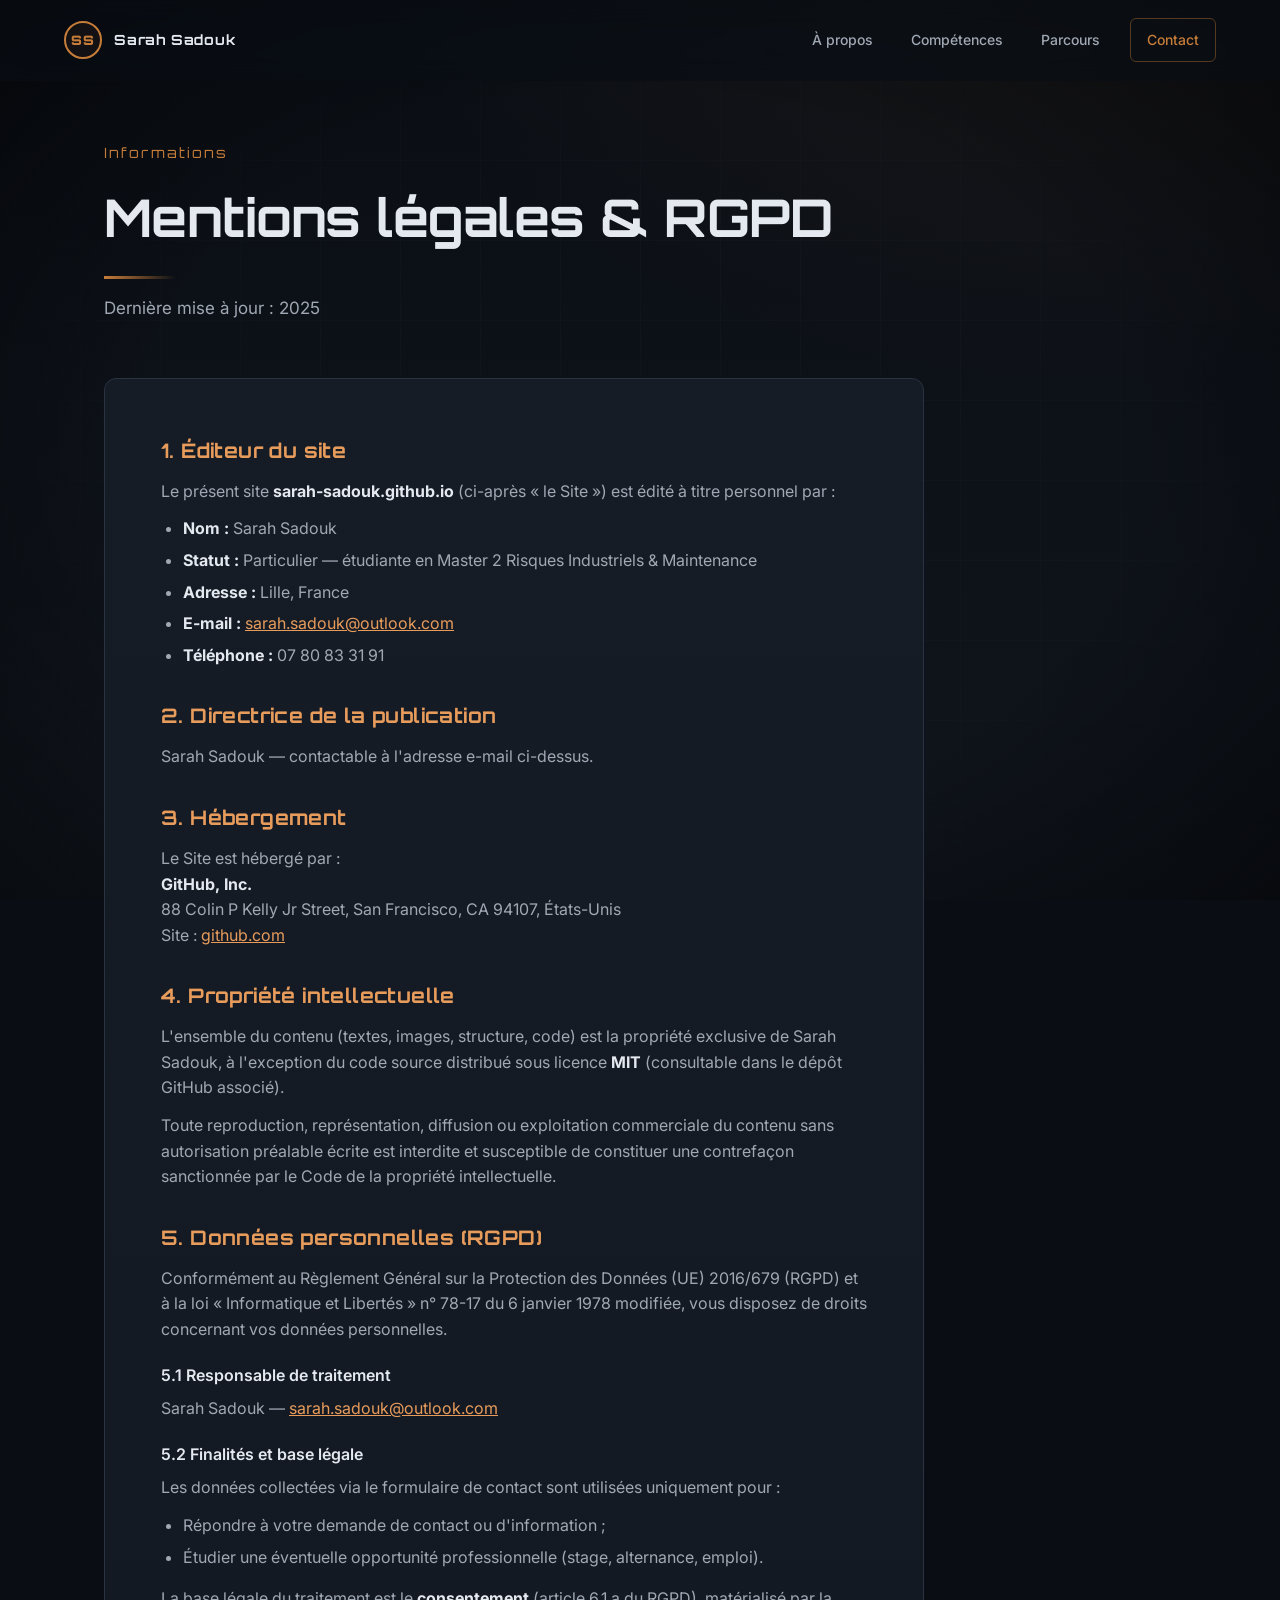
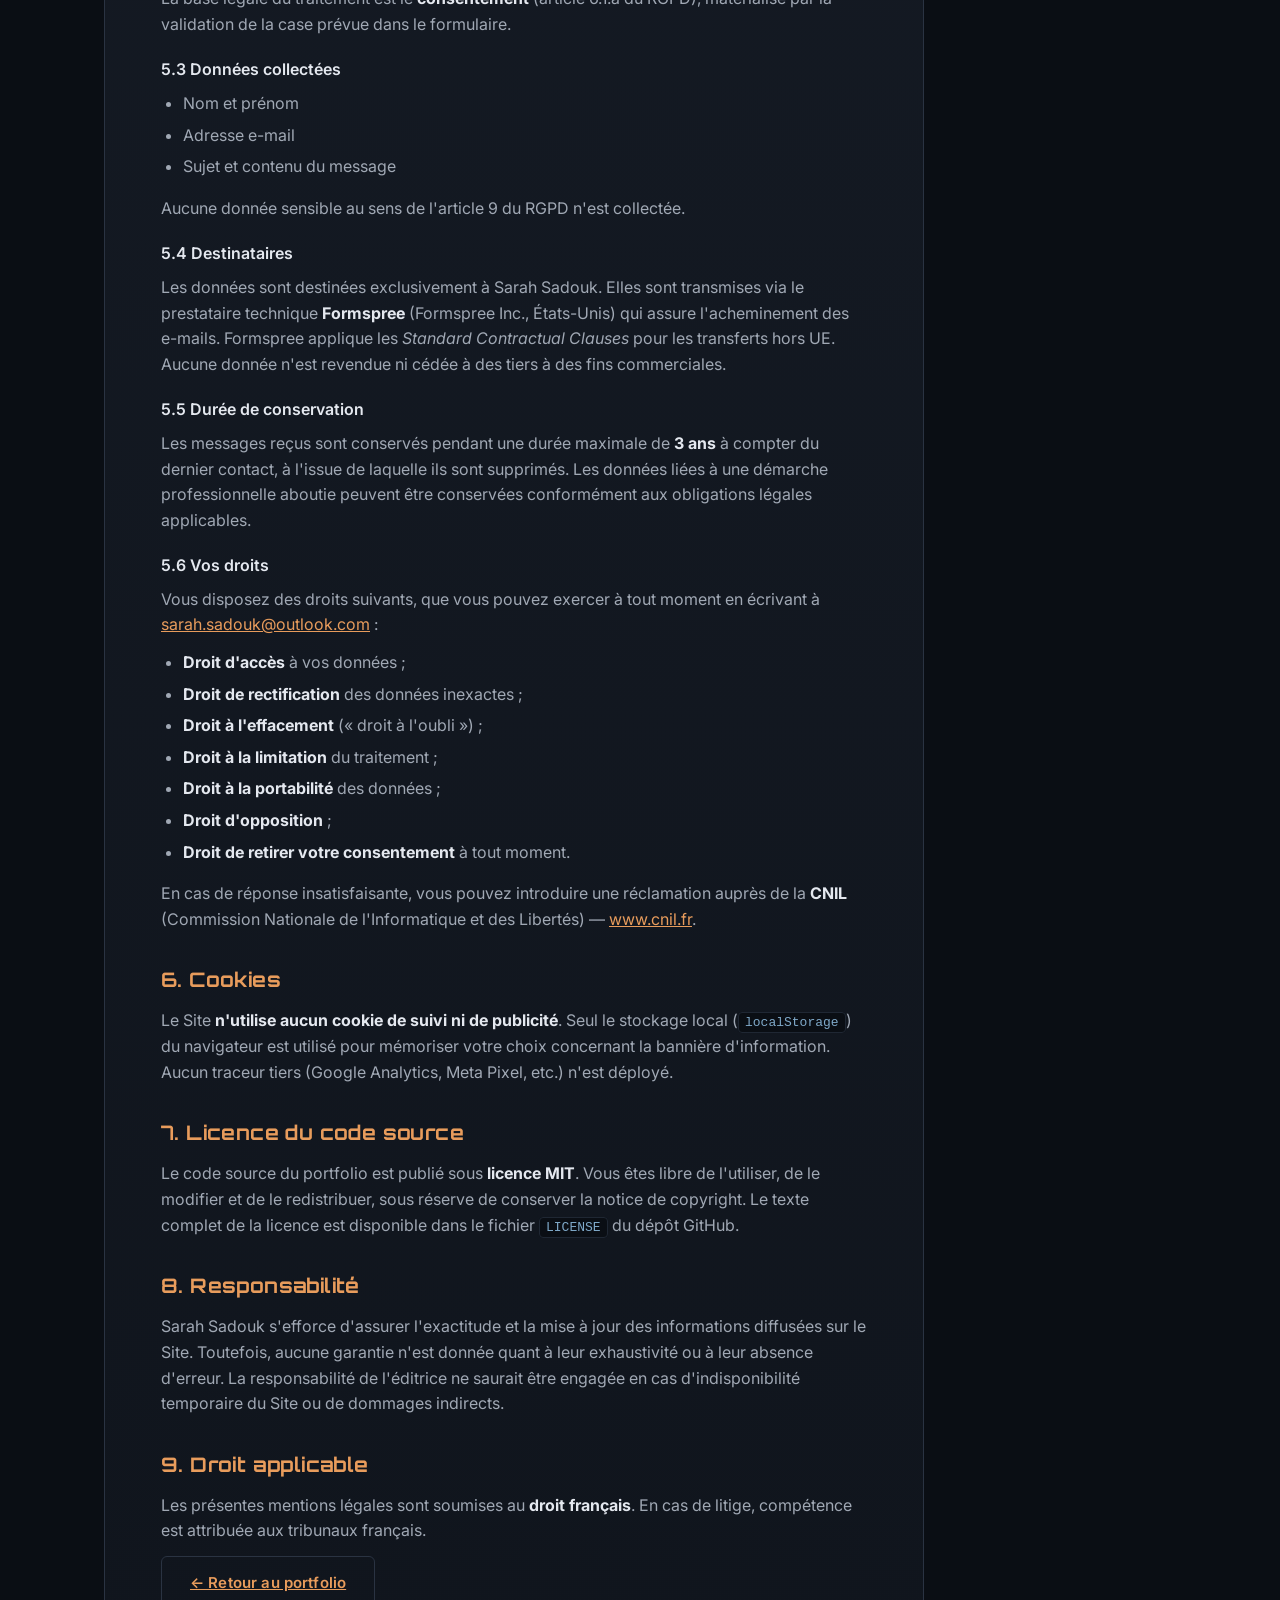
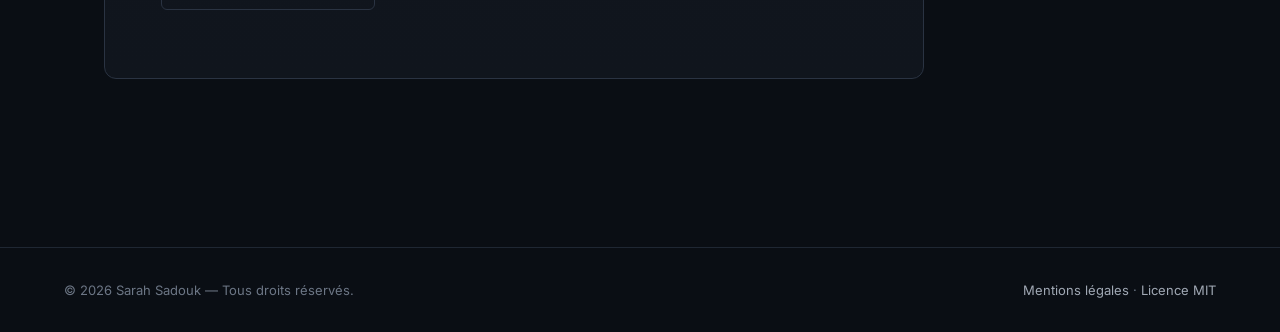
==== mentions-legales.html @ 061ac910 "feat: initial portfolio site with industrial theme - index.html: single-page portfolio (hero, about," ====
<!DOCTYPE html>
<html lang="fr">
<head>
  <meta charset="UTF-8" />
  <meta name="viewport" content="width=device-width, initial-scale=1.0" />
  <meta name="description" content="Mentions légales et politique de confidentialité du portfolio de Sarah Sadouk." />
  <title>Mentions légales &amp; RGPD — Sarah Sadouk</title>
  <link rel="preconnect" href="https://fonts.googleapis.com" />
  <link rel="preconnect" href="https://fonts.gstatic.com" crossorigin />
  <link href="https://fonts.googleapis.com/css2?family=Orbitron:wght@500;700;900&family=Inter:wght@300;400;500;600;700&display=swap" rel="stylesheet" />
  <link rel="stylesheet" href="style.css" />
</head>
<body>

  <div class="gears-bg" aria-hidden="true">
    <div class="grid-overlay"></div>
    <div class="vignette"></div>
  </div>

  <nav class="nav">
    <a href="index.html" class="nav-logo">
      <span class="logo-mark">SS</span>
      <span class="logo-text">Sarah Sadouk</span>
    </a>
    <ul class="nav-links">
      <li><a href="index.html#about">À propos</a></li>
      <li><a href="index.html#competences">Compétences</a></li>
      <li><a href="index.html#experiences">Parcours</a></li>
      <li><a href="index.html#contact" class="cta">Contact</a></li>
    </ul>
  </nav>

  <main>
    <section class="section legal">
      <div class="section-head">
        <span class="section-num">Informations</span>
        <h2 class="section-title">Mentions légales &amp; RGPD</h2>
        <p class="section-intro">Dernière mise à jour : <span id="legal-date">2025</span></p>
      </div>

      <article class="legal-content">

        <h3>1. Éditeur du site</h3>
        <p>
          Le présent site <strong>sarah-sadouk.github.io</strong> (ci-après « le Site ») est édité à titre personnel par&nbsp;:
        </p>
        <ul>
          <li><strong>Nom&nbsp;:</strong> Sarah Sadouk</li>
          <li><strong>Statut&nbsp;:</strong> Particulier — étudiante en Master 2 Risques Industriels &amp; Maintenance</li>
          <li><strong>Adresse&nbsp;:</strong> Lille, France</li>
          <li><strong>E-mail&nbsp;:</strong> <a href="mailto:sarah.sadouk@outlook.com">sarah.sadouk@outlook.com</a></li>
          <li><strong>Téléphone&nbsp;:</strong> 07 80 83 31 91</li>
        </ul>

        <h3>2. Directrice de la publication</h3>
        <p>Sarah Sadouk — contactable à l'adresse e-mail ci-dessus.</p>

        <h3>3. Hébergement</h3>
        <p>
          Le Site est hébergé par&nbsp;:<br />
          <strong>GitHub, Inc.</strong><br />
          88 Colin P Kelly Jr Street, San Francisco, CA 94107, États-Unis<br />
          Site&nbsp;: <a href="https://github.com" target="_blank" rel="noopener">github.com</a>
        </p>

        <h3>4. Propriété intellectuelle</h3>
        <p>
          L'ensemble du contenu (textes, images, structure, code) est la propriété exclusive de Sarah Sadouk, à l'exception du code source distribué sous licence <strong>MIT</strong> (consultable dans le dépôt GitHub associé).
        </p>
        <p>
          Toute reproduction, représentation, diffusion ou exploitation commerciale du contenu sans autorisation préalable écrite est interdite et susceptible de constituer une contrefaçon sanctionnée par le Code de la propriété intellectuelle.
        </p>

        <h3>5. Données personnelles (RGPD)</h3>
        <p>
          Conformément au Règlement Général sur la Protection des Données (UE) 2016/679 (RGPD) et à la loi « Informatique et Libertés » n° 78-17 du 6 janvier 1978 modifiée, vous disposez de droits concernant vos données personnelles.
        </p>

        <h4>5.1 Responsable de traitement</h4>
        <p>Sarah Sadouk — <a href="mailto:sarah.sadouk@outlook.com">sarah.sadouk@outlook.com</a></p>

        <h4>5.2 Finalités et base légale</h4>
        <p>Les données collectées via le formulaire de contact sont utilisées uniquement pour&nbsp;:</p>
        <ul>
          <li>Répondre à votre demande de contact ou d'information&nbsp;;</li>
          <li>Étudier une éventuelle opportunité professionnelle (stage, alternance, emploi).</li>
        </ul>
        <p>La base légale du traitement est le <strong>consentement</strong> (article 6.1.a du RGPD), matérialisé par la validation de la case prévue dans le formulaire.</p>

        <h4>5.3 Données collectées</h4>
        <ul>
          <li>Nom et prénom</li>
          <li>Adresse e-mail</li>
          <li>Sujet et contenu du message</li>
        </ul>
        <p>Aucune donnée sensible au sens de l'article 9 du RGPD n'est collectée.</p>

        <h4>5.4 Destinataires</h4>
        <p>
          Les données sont destinées exclusivement à Sarah Sadouk. Elles sont transmises via le prestataire technique <strong>Formspree</strong> (Formspree Inc., États-Unis) qui assure l'acheminement des e-mails. Formspree applique les <em>Standard Contractual Clauses</em> pour les transferts hors UE. Aucune donnée n'est revendue ni cédée à des tiers à des fins commerciales.
        </p>

        <h4>5.5 Durée de conservation</h4>
        <p>
          Les messages reçus sont conservés pendant une durée maximale de <strong>3 ans</strong> à compter du dernier contact, à l'issue de laquelle ils sont supprimés. Les données liées à une démarche professionnelle aboutie peuvent être conservées conformément aux obligations légales applicables.
        </p>

        <h4>5.6 Vos droits</h4>
        <p>Vous disposez des droits suivants, que vous pouvez exercer à tout moment en écrivant à <a href="mailto:sarah.sadouk@outlook.com">sarah.sadouk@outlook.com</a>&nbsp;:</p>
        <ul>
          <li><strong>Droit d'accès</strong> à vos données&nbsp;;</li>
          <li><strong>Droit de rectification</strong> des données inexactes&nbsp;;</li>
          <li><strong>Droit à l'effacement</strong> (« droit à l'oubli »)&nbsp;;</li>
          <li><strong>Droit à la limitation</strong> du traitement&nbsp;;</li>
          <li><strong>Droit à la portabilité</strong> des données&nbsp;;</li>
          <li><strong>Droit d'opposition</strong>&nbsp;;</li>
          <li><strong>Droit de retirer votre consentement</strong> à tout moment.</li>
        </ul>
        <p>
          En cas de réponse insatisfaisante, vous pouvez introduire une réclamation auprès de la <strong>CNIL</strong> (Commission Nationale de l'Informatique et des Libertés) — <a href="https://www.cnil.fr" target="_blank" rel="noopener">www.cnil.fr</a>.
        </p>

        <h3>6. Cookies</h3>
        <p>
          Le Site <strong>n'utilise aucun cookie de suivi ni de publicité</strong>. Seul le stockage local (<code>localStorage</code>) du navigateur est utilisé pour mémoriser votre choix concernant la bannière d'information. Aucun traceur tiers (Google Analytics, Meta Pixel, etc.) n'est déployé.
        </p>

        <h3>7. Licence du code source</h3>
        <p>
          Le code source du portfolio est publié sous <strong>licence MIT</strong>. Vous êtes libre de l'utiliser, de le modifier et de le redistribuer, sous réserve de conserver la notice de copyright. Le texte complet de la licence est disponible dans le fichier <code>LICENSE</code> du dépôt GitHub.
        </p>

        <h3>8. Responsabilité</h3>
        <p>
          Sarah Sadouk s'efforce d'assurer l'exactitude et la mise à jour des informations diffusées sur le Site. Toutefois, aucune garantie n'est donnée quant à leur exhaustivité ou à leur absence d'erreur. La responsabilité de l'éditrice ne saurait être engagée en cas d'indisponibilité temporaire du Site ou de dommages indirects.
        </p>

        <h3>9. Droit applicable</h3>
        <p>Les présentes mentions légales sont soumises au <strong>droit français</strong>. En cas de litige, compétence est attribuée aux tribunaux français.</p>

        <p class="legal-back">
          <a href="index.html" class="btn btn-ghost">← Retour au portfolio</a>
        </p>
      </article>
    </section>
  </main>

  <footer class="footer">
    <div class="footer-inner">
      <span>© <span id="year"></span> Sarah Sadouk — Tous droits réservés.</span>
      <span class="footer-meta">
        <a href="mentions-legales.html">Mentions légales</a> ·
        <a href="https://github.com/sarah-sadouk/Portfolio/blob/main/LICENSE" target="_blank" rel="noopener">Licence MIT</a>
      </span>
    </div>
  </footer>

  <script src="script.js"></script>
</body>
</html>
---- style.css ----
/* =========================================================
   Portfolio Sarah Sadouk — Industrial Theme
   ========================================================= */

:root {
  /* Palette industrielle */
  --bg-0: #0a0e14;
  --bg-1: #10151d;
  --bg-2: #161c26;
  --bg-3: #1d2431;
  --line: #2a3342;
  --line-soft: #1f2733;

  --text: #e4e8ef;
  --text-dim: #a0a8b4;
  --text-mute: #6c7685;

  --copper: #c77d3a;
  --copper-bright: #e89c5c;
  --copper-dark: #8f5526;
  --steel: #5d8aa8;
  --steel-bright: #7fa9c9;

  --gear-tint: rgba(199, 125, 58, 0.08);

  --radius: 6px;
  --radius-lg: 12px;

  --shadow-sm: 0 1px 2px rgba(0,0,0,.4);
  --shadow-md: 0 8px 24px rgba(0,0,0,.45);
  --shadow-lg: 0 20px 60px rgba(0,0,0,.5);

  --t-fast: 180ms cubic-bezier(.2,.8,.2,1);
  --t-med: 360ms cubic-bezier(.2,.8,.2,1);

  --font-display: 'Orbitron', 'Inter', system-ui, sans-serif;
  --font-body: 'Inter', system-ui, -apple-system, Segoe UI, Roboto, sans-serif;

  --container: 1200px;
}

/* Reset */
*, *::before, *::after { box-sizing: border-box; }
html { scroll-behavior: smooth; scroll-padding-top: 80px; }
body {
  margin: 0;
  font-family: var(--font-body);
  font-size: 16px;
  line-height: 1.6;
  color: var(--text);
  background: var(--bg-0);
  -webkit-font-smoothing: antialiased;
  overflow-x: hidden;
}

img { max-width: 100%; display: block; }
button { font: inherit; cursor: pointer; border: none; background: none; color: inherit; }
a { color: inherit; text-decoration: none; }

/* =========================================================
   Arrière-plan industriel — Engrenages + Grille + Vignette
   ========================================================= */
.gears-bg {
  position: fixed;
  inset: 0;
  z-index: -1;
  pointer-events: none;
  background:
    radial-gradient(1200px 800px at 85% -10%, rgba(199,125,58,.08), transparent 60%),
    radial-gradient(900px 700px at -10% 110%, rgba(93,138,168,.08), transparent 60%),
    linear-gradient(180deg, var(--bg-0) 0%, var(--bg-1) 100%);
  overflow: hidden;
}

.grid-overlay {
  position: absolute;
  inset: 0;
  background-image:
    linear-gradient(var(--line-soft) 1px, transparent 1px),
    linear-gradient(90deg, var(--line-soft) 1px, transparent 1px);
  background-size: 80px 80px;
  opacity: .18;
  mask-image: radial-gradient(ellipse at center, #000 40%, transparent 85%);
  -webkit-mask-image: radial-gradient(ellipse at center, #000 40%, transparent 85%);
}

.vignette {
  position: absolute;
  inset: 0;
  background: radial-gradient(ellipse at center, transparent 55%, rgba(0,0,0,.55) 100%);
}

/* Engrenages */
.gear {
  position: absolute;
  color: var(--gear-tint);
  fill: currentColor;
  will-change: transform;
  filter: drop-shadow(0 0 1px rgba(199,125,58,.25));
}

.gear-1 { width: 520px; height: 520px; top: -120px; right: -140px; color: rgba(199,125,58,.10); animation: rotate 60s linear infinite; }
.gear-2 { width: 320px; height: 320px; top: 22%; left: -80px; color: rgba(93,138,168,.08); animation: rotate-rev 45s linear infinite; }
.gear-3 { width: 420px; height: 420px; top: 55%; right: -110px; color: rgba(199,125,58,.07); animation: rotate 80s linear infinite; }
.gear-4 { width: 260px; height: 260px; top: 80%; left: 12%; color: rgba(93,138,168,.07); animation: rotate-rev 55s linear infinite; }
.gear-5 { width: 180px; height: 180px; top: 38%; left: 58%; color: rgba(199,125,58,.06); animation: rotate 35s linear infinite; }
.gear-6 { width: 380px; height: 380px; bottom: -120px; left: -100px; color: rgba(199,125,58,.08); animation: rotate-rev 70s linear infinite; }

@keyframes rotate { to { transform: rotate(360deg); } }
@keyframes rotate-rev { to { transform: rotate(-360deg); } }

@media (prefers-reduced-motion: reduce) {
  .gear { animation: none !important; }
}

/* =========================================================
   Navigation
   ========================================================= */
.nav {
  position: fixed;
  top: 0; left: 0; right: 0;
  z-index: 50;
  display: flex;
  align-items: center;
  justify-content: space-between;
  padding: 18px clamp(20px, 5vw, 64px);
  backdrop-filter: blur(12px) saturate(140%);
  -webkit-backdrop-filter: blur(12px) saturate(140%);
  background: rgba(10, 14, 20, 0.65);
  border-bottom: 1px solid transparent;
  transition: background var(--t-med), border-color var(--t-med), padding var(--t-med);
}

.nav.scrolled {
  background: rgba(10, 14, 20, 0.88);
  border-bottom-color: var(--line-soft);
  padding-top: 12px;
  padding-bottom: 12px;
}

.nav-logo {
  display: flex;
  align-items: center;
  gap: 12px;
  font-family: var(--font-display);
  font-weight: 700;
  letter-spacing: 0.05em;
}

.logo-mark {
  display: inline-grid;
  place-items: center;
  width: 38px; height: 38px;
  border: 2px solid var(--copper);
  border-radius: 50%;
  color: var(--copper);
  font-size: 13px;
  font-weight: 900;
  background: rgba(199,125,58,.06);
}

.logo-text { font-size: 14px; color: var(--text); }

.nav-links {
  display: flex;
  align-items: center;
  gap: 6px;
  list-style: none;
  margin: 0; padding: 0;
}

.nav-links a {
  display: inline-block;
  padding: 10px 16px;
  font-size: 14px;
  font-weight: 500;
  color: var(--text-dim);
  border-radius: var(--radius);
  transition: color var(--t-fast), background var(--t-fast);
}

.nav-links a:hover { color: var(--text); background: rgba(255,255,255,.04); }

.nav-links a.cta {
  color: var(--copper);
  border: 1px solid rgba(199,125,58,.4);
  margin-left: 8px;
}
.nav-links a.cta:hover { background: rgba(199,125,58,.12); color: var(--copper-bright); }

.nav-toggle {
  display: none;
  flex-direction: column;
  gap: 5px;
  padding: 8px;
}
.nav-toggle span {
  display: block;
  width: 22px;
  height: 2px;
  background: var(--text);
  transition: transform var(--t-fast), opacity var(--t-fast);
}
.nav-toggle[aria-expanded="true"] span:nth-child(1) { transform: translateY(7px) rotate(45deg); }
.nav-toggle[aria-expanded="true"] span:nth-child(2) { opacity: 0; }
.nav-toggle[aria-expanded="true"] span:nth-child(3) { transform: translateY(-7px) rotate(-45deg); }

/* =========================================================
   Layout général
   ========================================================= */
main { padding-top: 0; }

.section {
  max-width: var(--container);
  margin: 0 auto;
  padding: clamp(80px, 10vw, 140px) clamp(20px, 5vw, 64px);
  position: relative;
}

.section-head { margin-bottom: 56px; }

.section-num {
  display: inline-block;
  font-family: var(--font-display);
  font-size: 14px;
  letter-spacing: 0.15em;
  color: var(--copper);
  margin-bottom: 12px;
}

.section-title {
  font-family: var(--font-display);
  font-size: clamp(30px, 5vw, 52px);
  font-weight: 700;
  margin: 0 0 16px;
  letter-spacing: -0.01em;
  color: var(--text);
}

.section-title::after {
  content: '';
  display: block;
  width: 72px;
  height: 3px;
  background: linear-gradient(90deg, var(--copper), transparent);
  margin-top: 16px;
}

.section-intro {
  max-width: 640px;
  color: var(--text-dim);
  font-size: 17px;
  margin: 0;
}

/* =========================================================
   HERO
   ========================================================= */
.hero {
  min-height: 100vh;
  display: flex;
  align-items: center;
  justify-content: center;
  padding: 120px clamp(20px, 5vw, 64px) 80px;
  position: relative;
}

.hero-content {
  max-width: 960px;
  text-align: center;
}

.hero-tag {
  display: inline-flex;
  align-items: center;
  gap: 10px;
  padding: 8px 18px;
  border: 1px solid rgba(93,138,168,.35);
  background: rgba(93,138,168,.08);
  border-radius: 999px;
  font-size: 13px;
  color: var(--steel-bright);
  margin-bottom: 36px;
  font-weight: 500;
}

.pulse {
  width: 8px; height: 8px;
  border-radius: 50%;
  background: #4ade80;
  box-shadow: 0 0 0 0 rgba(74, 222, 128, 0.6);
  animation: pulse 2s infinite;
}

@keyframes pulse {
  0%,100% { box-shadow: 0 0 0 0 rgba(74,222,128,.6); }
  70%     { box-shadow: 0 0 0 12px rgba(74,222,128,0); }
}

.hero-title {
  font-family: var(--font-display);
  font-weight: 900;
  font-size: clamp(56px, 10vw, 128px);
  line-height: 0.95;
  margin: 0 0 24px;
  letter-spacing: -0.02em;
}

.title-line { display: block; }
.title-line.accent {
  background: linear-gradient(135deg, var(--copper) 0%, var(--copper-bright) 60%, var(--steel-bright) 100%);
  -webkit-background-clip: text;
  background-clip: text;
  color: transparent;
}

.hero-subtitle {
  font-size: clamp(18px, 2.2vw, 24px);
  color: var(--text);
  margin: 0 0 16px;
  font-weight: 400;
  letter-spacing: 0.02em;
}
.hero-subtitle strong { color: var(--copper-bright); font-weight: 600; }

.hero-desc {
  max-width: 620px;
  margin: 0 auto 40px;
  color: var(--text-dim);
  font-size: 17px;
}

.hero-actions {
  display: flex;
  gap: 14px;
  justify-content: center;
  flex-wrap: wrap;
  margin-bottom: 80px;
}

.btn {
  display: inline-flex;
  align-items: center;
  gap: 10px;
  padding: 14px 28px;
  border-radius: var(--radius);
  font-size: 15px;
  font-weight: 600;
  letter-spacing: 0.01em;
  transition: transform var(--t-fast), background var(--t-fast), color var(--t-fast), border-color var(--t-fast);
  cursor: pointer;
}

.btn-primary {
  background: linear-gradient(180deg, var(--copper), var(--copper-dark));
  color: #fff;
  box-shadow: 0 4px 20px rgba(199,125,58,.3);
}
.btn-primary:hover { transform: translateY(-2px); box-shadow: 0 8px 28px rgba(199,125,58,.4); }

.btn-ghost {
  background: transparent;
  color: var(--text);
  border: 1px solid var(--line);
}
.btn-ghost:hover { border-color: var(--copper); color: var(--copper-bright); }

.hero-stats {
  display: flex;
  justify-content: center;
  gap: clamp(24px, 5vw, 64px);
  flex-wrap: wrap;
  padding-top: 40px;
  border-top: 1px solid var(--line-soft);
  max-width: 720px;
  margin: 0 auto;
}

.stat { text-align: center; }
.stat-num {
  display: block;
  font-family: var(--font-display);
  font-size: 36px;
  font-weight: 700;
  color: var(--copper-bright);
  line-height: 1;
}
.stat-label {
  display: block;
  margin-top: 8px;
  font-size: 13px;
  color: var(--text-mute);
  letter-spacing: 0.03em;
  text-transform: uppercase;
}

.scroll-indicator {
  position: absolute;
  bottom: 32px;
  left: 50%;
  transform: translateX(-50%);
  width: 26px;
  height: 42px;
  border: 2px solid var(--text-mute);
  border-radius: 14px;
  display: grid;
  place-items: start center;
  padding-top: 8px;
}
.scroll-indicator span {
  display: block;
  width: 4px; height: 8px;
  background: var(--copper);
  border-radius: 2px;
  animation: scrollDown 1.8s infinite;
}
@keyframes scrollDown {
  0%   { opacity: 0; transform: translateY(0); }
  30%  { opacity: 1; }
  100% { opacity: 0; transform: translateY(14px); }
}

/* =========================================================
   À PROPOS
   ========================================================= */
.about-grid {
  display: grid;
  grid-template-columns: 1.4fr 1fr;
  gap: 48px;
  align-items: start;
}

.about-text .lead {
  font-size: 20px;
  color: var(--text);
  margin-top: 0;
}
.about-text .lead strong { color: var(--copper-bright); }
.about-text p { color: var(--text-dim); }

.traits {
  display: grid;
  grid-template-columns: 1fr 1fr;
  gap: 16px;
  margin-top: 32px;
}

.trait {
  display: flex;
  gap: 14px;
  padding: 18px;
  border: 1px solid var(--line);
  border-radius: var(--radius-lg);
  background: rgba(22,28,38,.5);
  transition: border-color var(--t-fast), transform var(--t-fast);
}
.trait:hover { border-color: var(--copper); transform: translateY(-2px); }
.trait svg { width: 22px; height: 22px; color: var(--copper); flex-shrink: 0; margin-top: 2px; }
.trait strong { display: block; font-size: 15px; color: var(--text); margin-bottom: 2px; }
.trait span { font-size: 13px; color: var(--text-mute); }

.about-card {
  background: linear-gradient(180deg, var(--bg-2), var(--bg-1));
  border: 1px solid var(--line);
  border-radius: var(--radius-lg);
  padding: 36px 28px;
  box-shadow: var(--shadow-md);
  position: sticky;
  top: 100px;
}

.about-photo { display: grid; place-items: center; margin-bottom: 24px; }
.photo-frame {
  position: relative;
  width: 160px; height: 160px;
  border-radius: 50%;
  display: grid;
  place-items: center;
  background: linear-gradient(135deg, var(--bg-3), var(--bg-1));
  border: 2px solid var(--line);
}
.photo-initials {
  font-family: var(--font-display);
  font-size: 52px;
  font-weight: 900;
  background: linear-gradient(135deg, var(--copper), var(--copper-bright));
  -webkit-background-clip: text;
  background-clip: text;
  color: transparent;
}
.photo-ring {
  position: absolute;
  inset: -8px;
  border: 1px dashed rgba(199,125,58,.35);
  border-radius: 50%;
  animation: rotate 30s linear infinite;
}

.info-list {
  margin: 0;
  display: grid;
  gap: 14px;
}
.info-list > div {
  display: flex;
  justify-content: space-between;
  gap: 12px;
  padding: 10px 0;
  border-bottom: 1px solid var(--line-soft);
}
.info-list > div:last-child { border-bottom: none; }
.info-list dt {
  font-size: 12px;
  color: var(--text-mute);
  text-transform: uppercase;
  letter-spacing: 0.08em;
  margin: 0;
}
.info-list dd {
  margin: 0;
  font-size: 14px;
  color: var(--text);
  font-weight: 500;
  text-align: right;
}

/* =========================================================
   COMPÉTENCES
   ========================================================= */
.comp-grid {
  display: grid;
  grid-template-columns: repeat(auto-fit, minmax(280px, 1fr));
  gap: 20px;
}

.comp-card {
  background: linear-gradient(180deg, var(--bg-2), var(--bg-1));
  border: 1px solid var(--line);
  border-radius: var(--radius-lg);
  padding: 28px 24px;
  transition: transform var(--t-med), border-color var(--t-med), box-shadow var(--t-med);
  position: relative;
  overflow: hidden;
}

.comp-card::before {
  content: '';
  position: absolute;
  top: 0; left: 0;
  width: 100%; height: 3px;
  background: linear-gradient(90deg, var(--copper), var(--steel));
  transform: scaleX(0);
  transform-origin: left;
  transition: transform var(--t-med);
}

.comp-card:hover { transform: translateY(-4px); border-color: rgba(199,125,58,.4); box-shadow: var(--shadow-md); }
.comp-card:hover::before { transform: scaleX(1); }

.comp-card header {
  display: flex;
  align-items: center;
  gap: 12px;
  margin-bottom: 18px;
}
.comp-card header svg { width: 22px; height: 22px; color: var(--copper); }
.comp-card h3 {
  margin: 0;
  font-size: 17px;
  font-weight: 600;
  color: var(--text);
  font-family: var(--font-body);
}

.tag-list {
  list-style: none;
  padding: 0;
  margin: 0;
  display: flex;
  flex-wrap: wrap;
  gap: 6px;
}

.tag-list li {
  padding: 5px 12px;
  border-radius: 999px;
  background: rgba(255,255,255,.03);
  border: 1px solid var(--line-soft);
  font-size: 13px;
  color: var(--text-dim);
  transition: background var(--t-fast), color var(--t-fast), border-color var(--t-fast);
}
.tag-list li:hover { background: rgba(199,125,58,.1); color: var(--copper-bright); border-color: rgba(199,125,58,.3); }

/* =========================================================
   TIMELINE (Expériences / Formation)
   ========================================================= */
.timeline {
  list-style: none;
  padding: 0;
  margin: 0;
  position: relative;
}

.timeline::before {
  content: '';
  position: absolute;
  left: 120px;
  top: 8px; bottom: 8px;
  width: 2px;
  background: linear-gradient(180deg, var(--copper), transparent);
  opacity: 0.5;
}

.timeline-item {
  display: grid;
  grid-template-columns: 120px 1fr;
  gap: 40px;
  padding: 24px 0;
  position: relative;
}

.timeline-item::before {
  content: '';
  position: absolute;
  left: 114px;
  top: 32px;
  width: 14px; height: 14px;
  border-radius: 50%;
  background: var(--copper);
  box-shadow: 0 0 0 4px var(--bg-0), 0 0 0 6px rgba(199,125,58,.3);
}

.timeline-date {
  text-align: right;
  padding-top: 26px;
  font-family: var(--font-display);
  font-size: 13px;
  letter-spacing: 0.06em;
}
.date-start { display: block; color: var(--copper-bright); font-weight: 700; }
.date-end { display: block; color: var(--text-mute); margin-top: 4px; }

.timeline-body {
  background: linear-gradient(180deg, var(--bg-2), var(--bg-1));
  border: 1px solid var(--line);
  border-radius: var(--radius-lg);
  padding: 24px 28px;
  transition: transform var(--t-med), border-color var(--t-med), box-shadow var(--t-med);
}
.timeline-body:hover { transform: translateX(4px); border-color: rgba(199,125,58,.4); box-shadow: var(--shadow-md); }

.timeline-head {
  display: flex;
  flex-wrap: wrap;
  align-items: baseline;
  justify-content: space-between;
  gap: 8px;
  margin-bottom: 12px;
}
.timeline-head h3 {
  margin: 0;
  font-size: 20px;
  font-weight: 600;
  color: var(--text);
  font-family: var(--font-body);
}
.timeline-company {
  font-size: 14px;
  color: var(--copper-bright);
  font-weight: 500;
}

.timeline-lead {
  margin: 0;
  color: var(--text-dim);
  font-size: 15px;
}
.timeline-lead strong { color: var(--text); }

.timeline-points {
  list-style: none;
  padding: 0;
  margin: 0;
  display: grid;
  gap: 8px;
}
.timeline-points li {
  position: relative;
  padding-left: 20px;
  color: var(--text-dim);
  font-size: 14.5px;
}
.timeline-points li::before {
  content: '›';
  position: absolute;
  left: 0;
  top: 0;
  color: var(--copper);
  font-weight: 700;
  font-size: 18px;
  line-height: 1.5;
}
.timeline-points li strong { color: var(--text); }

/* =========================================================
   LANGUES
   ========================================================= */
.lang-grid {
  display: grid;
  grid-template-columns: repeat(auto-fit, minmax(220px, 1fr));
  gap: 20px;
}

.lang-card {
  background: linear-gradient(180deg, var(--bg-2), var(--bg-1));
  border: 1px solid var(--line);
  border-radius: var(--radius-lg);
  padding: 24px;
  text-align: center;
  transition: transform var(--t-fast), border-color var(--t-fast);
}
.lang-card:hover { transform: translateY(-4px); border-color: rgba(199,125,58,.4); }

.lang-flag {
  display: inline-block;
  font-family: var(--font-display);
  font-size: 14px;
  letter-spacing: 0.12em;
  color: var(--copper);
  background: rgba(199,125,58,.1);
  border: 1px solid rgba(199,125,58,.3);
  padding: 4px 10px;
  border-radius: var(--radius);
  margin-bottom: 16px;
}

.lang-card h3 {
  margin: 0 0 14px;
  font-size: 18px;
  color: var(--text);
  font-family: var(--font-body);
}

.lang-bar {
  height: 6px;
  background: var(--bg-3);
  border-radius: 999px;
  overflow: hidden;
  margin-bottom: 10px;
}
.lang-bar span {
  display: block;
  height: 100%;
  background: linear-gradient(90deg, var(--copper), var(--copper-bright));
  border-radius: 999px;
}

.lang-level {
  font-size: 13px;
  color: var(--text-mute);
  letter-spacing: 0.05em;
}

/* =========================================================
   CONTACT
   ========================================================= */
.contact-grid {
  display: grid;
  grid-template-columns: repeat(auto-fit, minmax(260px, 1fr));
  gap: 16px;
}

.contact-card {
  display: flex;
  align-items: center;
  gap: 18px;
  padding: 22px 24px;
  background: linear-gradient(180deg, var(--bg-2), var(--bg-1));
  border: 1px solid var(--line);
  border-radius: var(--radius-lg);
  transition: transform var(--t-fast), border-color var(--t-fast);
  color: var(--text);
}
.contact-card:not(.static):hover {
  transform: translateY(-3px);
  border-color: rgba(199,125,58,.4);
  box-shadow: var(--shadow-md);
}
.contact-card svg {
  width: 22px; height: 22px;
  color: var(--copper);
  flex-shrink: 0;
}
.contact-label {
  display: block;
  font-size: 12px;
  color: var(--text-mute);
  text-transform: uppercase;
  letter-spacing: 0.08em;
  margin-bottom: 4px;
}
.contact-value {
  display: block;
  font-size: 15px;
  color: var(--text);
  font-weight: 500;
  word-break: break-word;
}

/* =========================================================
   Contact form (Formspree)
   ========================================================= */
.contact-form {
  margin-top: 40px;
  background: linear-gradient(180deg, var(--bg-2), var(--bg-1));
  border: 1px solid var(--line);
  border-radius: var(--radius-lg);
  padding: clamp(24px, 4vw, 40px);
  display: grid;
  gap: 20px;
}

.form-title {
  margin: 0 0 8px;
  font-family: var(--font-body);
  font-size: 20px;
  font-weight: 600;
  color: var(--text);
}

.form-row {
  display: grid;
  grid-template-columns: 1fr 1fr;
  gap: 20px;
}

.field {
  display: grid;
  gap: 8px;
}

.field-label {
  font-size: 13px;
  color: var(--text-dim);
  letter-spacing: 0.02em;
  text-transform: uppercase;
  font-weight: 500;
}
.field-label em { color: var(--copper); font-style: normal; }

.field input,
.field textarea {
  width: 100%;
  padding: 12px 14px;
  background: var(--bg-0);
  border: 1px solid var(--line);
  border-radius: var(--radius);
  color: var(--text);
  font-family: inherit;
  font-size: 15px;
  transition: border-color var(--t-fast), box-shadow var(--t-fast), background var(--t-fast);
  resize: vertical;
}

.field input:focus,
.field textarea:focus {
  outline: none;
  border-color: var(--copper);
  background: var(--bg-1);
  box-shadow: 0 0 0 3px rgba(199,125,58,.15);
}

.field input:user-invalid,
.field textarea:user-invalid {
  border-color: #ef5350;
}

.field-check {
  display: flex;
  gap: 12px;
  align-items: flex-start;
  font-size: 13.5px;
  color: var(--text-dim);
  line-height: 1.55;
  padding: 12px;
  background: rgba(93,138,168,.05);
  border: 1px solid var(--line-soft);
  border-radius: var(--radius);
}
.field-check input {
  margin-top: 3px;
  width: 16px; height: 16px;
  accent-color: var(--copper);
  flex-shrink: 0;
  cursor: pointer;
}
.field-check a { color: var(--copper-bright); text-decoration: underline; }
.field-check a:hover { color: var(--copper); }

.form-submit {
  justify-self: start;
  padding: 14px 32px;
}
.form-submit[disabled] { opacity: .6; cursor: progress; }

.form-feedback {
  margin: 0;
  font-size: 14px;
  min-height: 20px;
  padding: 0;
}
.form-feedback.success { color: #4ade80; }
.form-feedback.error { color: #ef5350; }

/* =========================================================
   Bannière RGPD
   ========================================================= */
.cookie-banner {
  position: fixed;
  bottom: 16px; left: 16px; right: 16px;
  z-index: 60;
  max-width: 560px;
  margin: 0 auto;
  background: var(--bg-2);
  border: 1px solid var(--line);
  border-radius: var(--radius-lg);
  padding: 20px 24px;
  box-shadow: var(--shadow-lg);
  transform: translateY(120%);
  opacity: 0;
  transition: transform 400ms cubic-bezier(.2,.8,.2,1), opacity 400ms;
}
.cookie-banner.visible {
  transform: translateY(0);
  opacity: 1;
}
.cookie-banner[hidden] { display: none; }

.cookie-inner h3 {
  margin: 0 0 8px;
  font-size: 16px;
  font-weight: 600;
  color: var(--text);
  font-family: var(--font-body);
}
.cookie-inner p {
  margin: 0 0 16px;
  font-size: 13.5px;
  color: var(--text-dim);
  line-height: 1.55;
}
.cookie-inner a { color: var(--copper-bright); text-decoration: underline; }
.cookie-actions {
  display: flex;
  gap: 10px;
  flex-wrap: wrap;
}
.cookie-actions .btn { padding: 10px 20px; font-size: 14px; }

/* =========================================================
   Page légale
   ========================================================= */
.legal {
  padding-top: 140px;
}

.legal-content {
  max-width: 820px;
  background: linear-gradient(180deg, var(--bg-2), var(--bg-1));
  border: 1px solid var(--line);
  border-radius: var(--radius-lg);
  padding: clamp(28px, 5vw, 56px);
  color: var(--text-dim);
}

.legal-content h3 {
  font-family: var(--font-display);
  font-size: 20px;
  font-weight: 700;
  color: var(--copper-bright);
  margin: 32px 0 12px;
  letter-spacing: 0.02em;
}
.legal-content h3:first-child { margin-top: 0; }

.legal-content h4 {
  font-family: var(--font-body);
  font-size: 16px;
  font-weight: 600;
  color: var(--text);
  margin: 20px 0 8px;
}

.legal-content p { margin: 0 0 12px; }
.legal-content ul { padding-left: 22px; margin: 8px 0 16px; }
.legal-content li { margin-bottom: 6px; }
.legal-content strong { color: var(--text); }
.legal-content a { color: var(--copper-bright); text-decoration: underline; }
.legal-content a:hover { color: var(--copper); }
.legal-content code {
  padding: 2px 6px;
  background: var(--bg-0);
  border: 1px solid var(--line-soft);
  border-radius: 4px;
  font-size: 13px;
  color: var(--steel-bright);
}
.legal-back { margin-top: 40px; }

/* =========================================================
   Footer
   ========================================================= */
.footer {
  border-top: 1px solid var(--line-soft);
  padding: 32px clamp(20px, 5vw, 64px);
  margin-top: 40px;
}
.footer-inner {
  max-width: var(--container);
  margin: 0 auto;
  display: flex;
  justify-content: space-between;
  flex-wrap: wrap;
  gap: 12px;
  font-size: 13px;
  color: var(--text-mute);
}
.footer-inner a { color: var(--text-dim); transition: color var(--t-fast); }
.footer-inner a:hover { color: var(--copper-bright); }
.footer-meta .sep { margin: 0 8px; opacity: .5; }

/* =========================================================
   Reveal animations
   ========================================================= */
.reveal {
  opacity: 0;
  transform: translateY(24px);
  transition: opacity 600ms cubic-bezier(.2,.8,.2,1), transform 600ms cubic-bezier(.2,.8,.2,1);
}
.reveal.is-visible { opacity: 1; transform: translateY(0); }

@media (prefers-reduced-motion: reduce) {
  .reveal { opacity: 1; transform: none; transition: none; }
}

/* =========================================================
   Responsive
   ========================================================= */
@media (max-width: 960px) {
  .about-grid { grid-template-columns: 1fr; }
  .about-card { position: static; }

  .timeline::before { left: 20px; }
  .timeline-item {
    grid-template-columns: 1fr;
    gap: 12px;
    padding-left: 52px;
  }
  .timeline-item::before { left: 14px; top: 20px; }
  .timeline-date { text-align: left; padding-top: 0; }
  .date-start, .date-end { display: inline; margin-right: 8px; }
}

@media (max-width: 720px) {
  .nav-toggle { display: flex; }
  .nav-links {
    position: fixed;
    top: 68px; left: 0; right: 0;
    flex-direction: column;
    gap: 0;
    padding: 12px 20px 20px;
    background: rgba(10,14,20,.96);
    backdrop-filter: blur(12px);
    border-bottom: 1px solid var(--line-soft);
    transform: translateY(-20px);
    opacity: 0;
    pointer-events: none;
    transition: transform var(--t-med), opacity var(--t-med);
  }
  .nav-links.open {
    transform: translateY(0);
    opacity: 1;
    pointer-events: auto;
  }
  .nav-links a { padding: 14px 12px; width: 100%; }
  .nav-links a.cta { margin-left: 0; margin-top: 6px; text-align: center; }

  .traits { grid-template-columns: 1fr; }
  .hero-stats { gap: 24px; }
  .stat-num { font-size: 30px; }

  .timeline-head { flex-direction: column; gap: 4px; }

  .form-row { grid-template-columns: 1fr; }
  .cookie-banner { padding: 18px; }
}
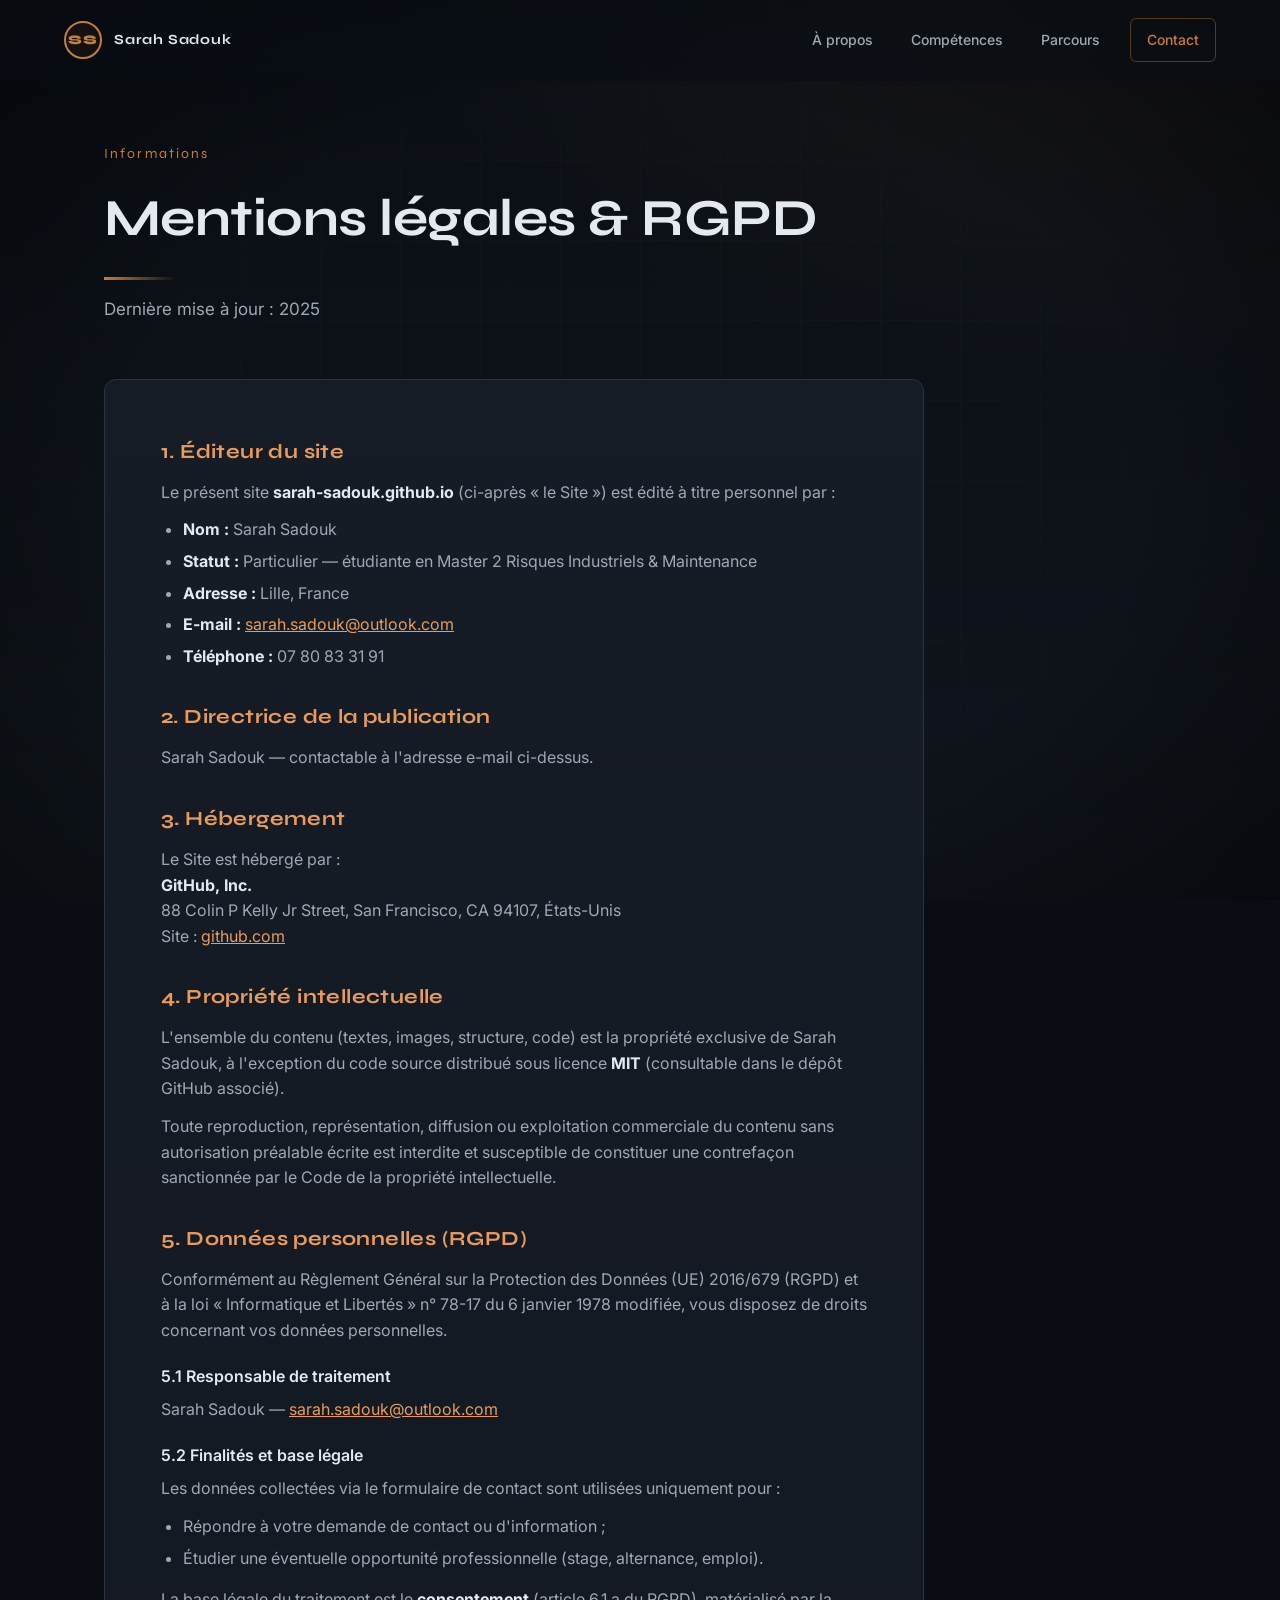
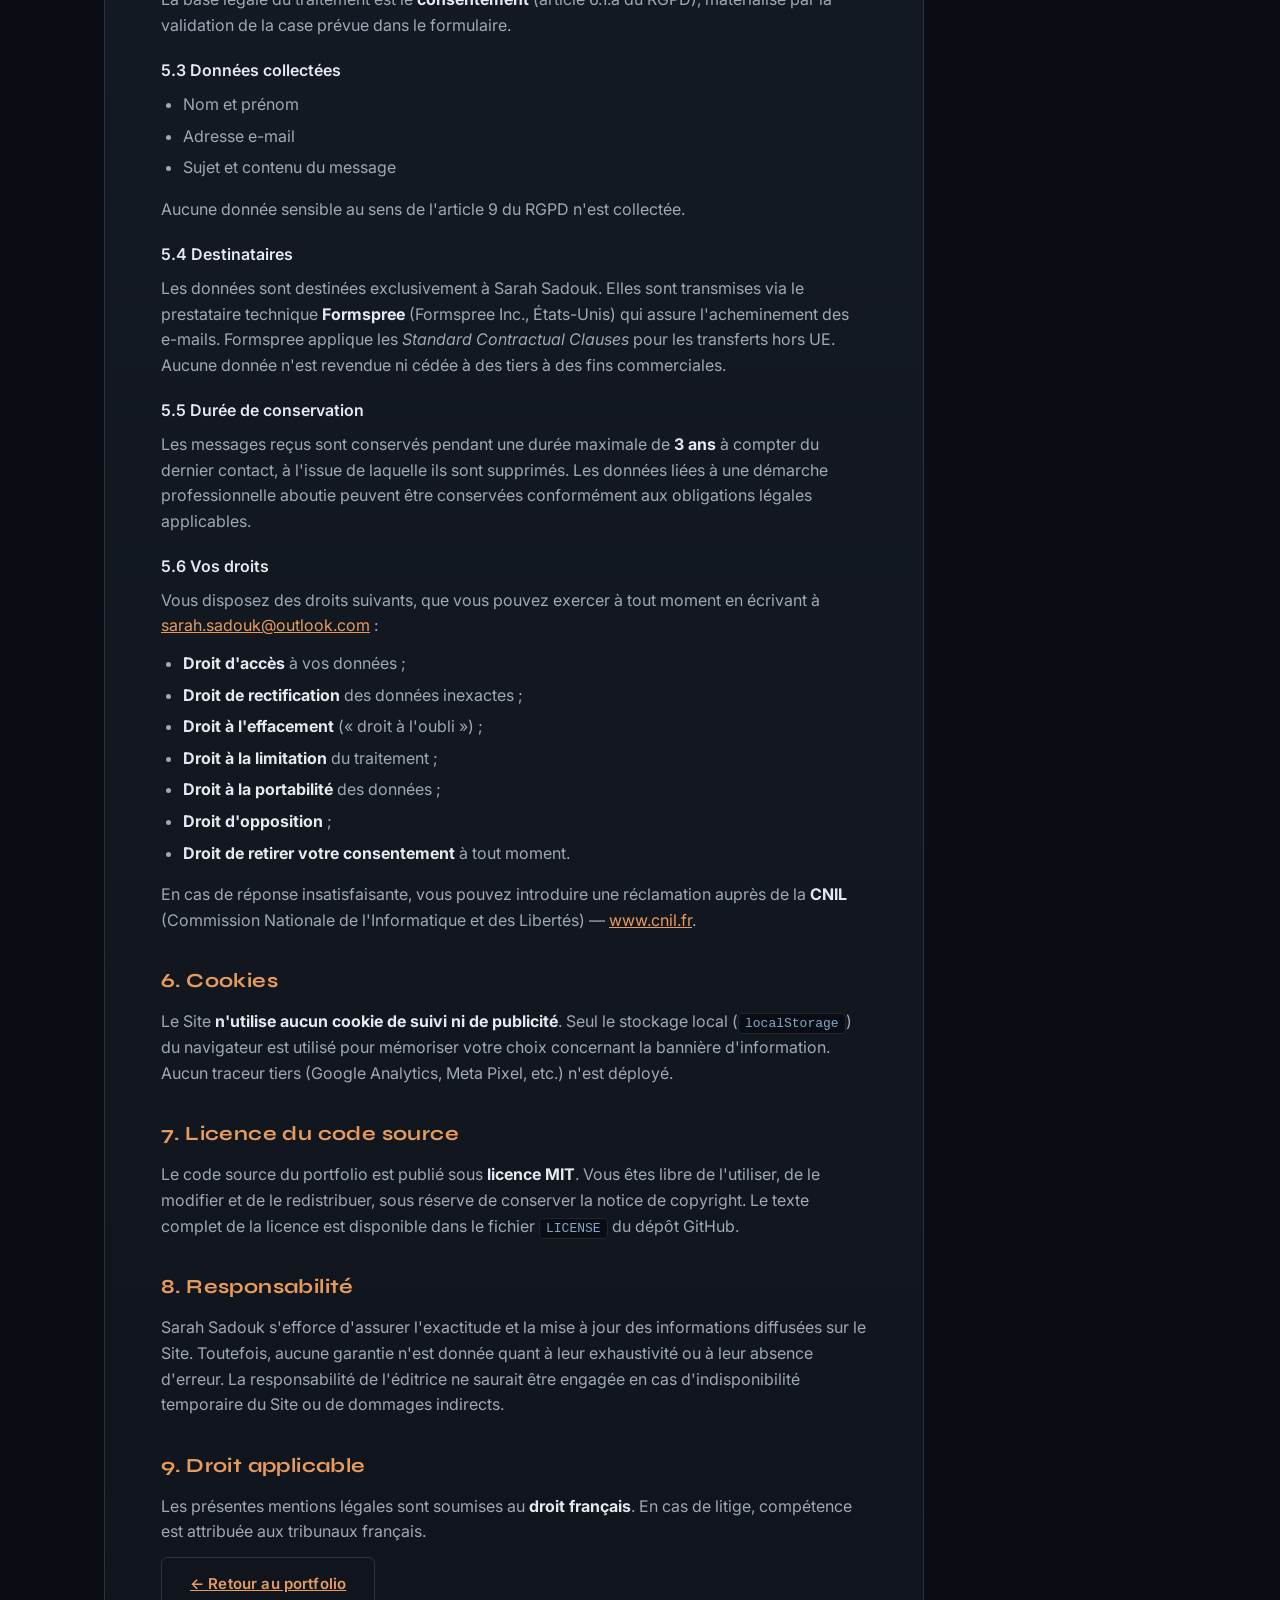
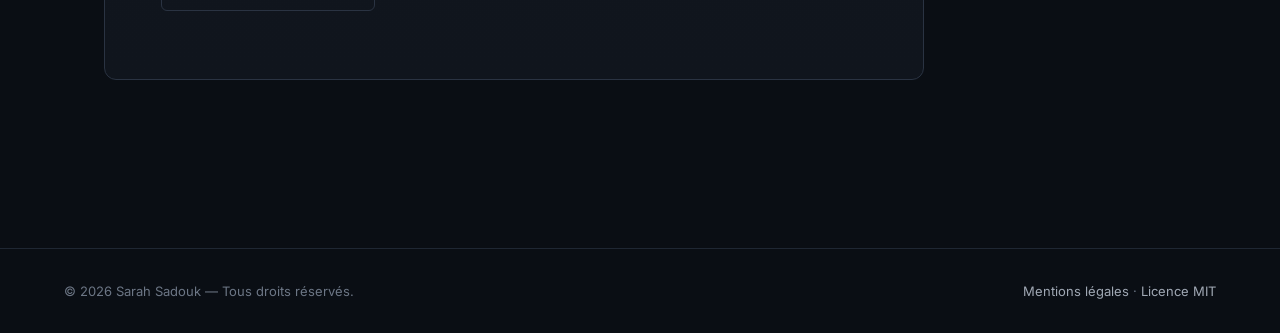
==== commit bdd1e077: "refactor: swap Orbitron for Syne + scroll-driven gear rotation - font: Orbitron → Syne (more elegant" ====
--- a/mentions-legales.html
+++ b/mentions-legales.html
@@ -7,7 +7,7 @@
   <title>Mentions légales &amp; RGPD — Sarah Sadouk</title>
   <link rel="preconnect" href="https://fonts.googleapis.com" />
   <link rel="preconnect" href="https://fonts.gstatic.com" crossorigin />
-  <link href="https://fonts.googleapis.com/css2?family=Orbitron:wght@500;700;900&family=Inter:wght@300;400;500;600;700&display=swap" rel="stylesheet" />
+  <link href="https://fonts.googleapis.com/css2?family=Syne:wght@500;600;700;800&family=Inter:wght@300;400;500;600;700&display=swap" rel="stylesheet" />
   <link rel="stylesheet" href="style.css" />
 </head>
 <body>
--- a/style.css
+++ b/style.css
@@ -33,7 +33,7 @@
   --t-fast: 180ms cubic-bezier(.2,.8,.2,1);
   --t-med: 360ms cubic-bezier(.2,.8,.2,1);
 
-  --font-display: 'Orbitron', 'Inter', system-ui, sans-serif;
+  --font-display: 'Syne', 'Inter', system-ui, sans-serif;
   --font-body: 'Inter', system-ui, -apple-system, Segoe UI, Roboto, sans-serif;
 
   --container: 1200px;
@@ -99,19 +99,16 @@
   filter: drop-shadow(0 0 1px rgba(199,125,58,.25));
 }
 
-.gear-1 { width: 520px; height: 520px; top: -120px; right: -140px; color: rgba(199,125,58,.10); animation: rotate 60s linear infinite; }
-.gear-2 { width: 320px; height: 320px; top: 22%; left: -80px; color: rgba(93,138,168,.08); animation: rotate-rev 45s linear infinite; }
-.gear-3 { width: 420px; height: 420px; top: 55%; right: -110px; color: rgba(199,125,58,.07); animation: rotate 80s linear infinite; }
-.gear-4 { width: 260px; height: 260px; top: 80%; left: 12%; color: rgba(93,138,168,.07); animation: rotate-rev 55s linear infinite; }
-.gear-5 { width: 180px; height: 180px; top: 38%; left: 58%; color: rgba(199,125,58,.06); animation: rotate 35s linear infinite; }
-.gear-6 { width: 380px; height: 380px; bottom: -120px; left: -100px; color: rgba(199,125,58,.08); animation: rotate-rev 70s linear infinite; }
-
-@keyframes rotate { to { transform: rotate(360deg); } }
-@keyframes rotate-rev { to { transform: rotate(-360deg); } }
-
-@media (prefers-reduced-motion: reduce) {
-  .gear { animation: none !important; }
-}
+/* Position et taille des engrenages (rotation pilotée par JS au scroll) */
+.gear-1 { width: 520px; height: 520px; top: -120px; right: -140px; color: rgba(199,125,58,.10); }
+.gear-2 { width: 320px; height: 320px; top: 22%; left: -80px; color: rgba(93,138,168,.08); }
+.gear-3 { width: 420px; height: 420px; top: 55%; right: -110px; color: rgba(199,125,58,.07); }
+.gear-4 { width: 260px; height: 260px; top: 80%; left: 12%; color: rgba(93,138,168,.07); }
+.gear-5 { width: 180px; height: 180px; top: 38%; left: 58%; color: rgba(199,125,58,.06); }
+.gear-6 { width: 380px; height: 380px; bottom: -120px; left: -100px; color: rgba(199,125,58,.08); }
+
+/* Rotation du cercle pointillé autour de la photo (indépendant du scroll) */
+@keyframes rotateRing { to { transform: rotate(360deg); } }
 
 /* =========================================================
    Navigation
@@ -155,7 +152,7 @@
   border-radius: 50%;
   color: var(--copper);
   font-size: 13px;
-  font-weight: 900;
+  font-weight: 800;
   background: rgba(199,125,58,.06);
 }
 
@@ -299,7 +296,7 @@
 
 .hero-title {
   font-family: var(--font-display);
-  font-weight: 900;
+  font-weight: 800;
   font-size: clamp(56px, 10vw, 128px);
   line-height: 0.95;
   margin: 0 0 24px;
@@ -482,7 +479,7 @@
 .photo-initials {
   font-family: var(--font-display);
   font-size: 52px;
-  font-weight: 900;
+  font-weight: 800;
   background: linear-gradient(135deg, var(--copper), var(--copper-bright));
   -webkit-background-clip: text;
   background-clip: text;
@@ -493,7 +490,10 @@
   inset: -8px;
   border: 1px dashed rgba(199,125,58,.35);
   border-radius: 50%;
-  animation: rotate 30s linear infinite;
+  animation: rotateRing 30s linear infinite;
+}
+@media (prefers-reduced-motion: reduce) {
+  .photo-ring { animation: none; }
 }
 
 .info-list {
